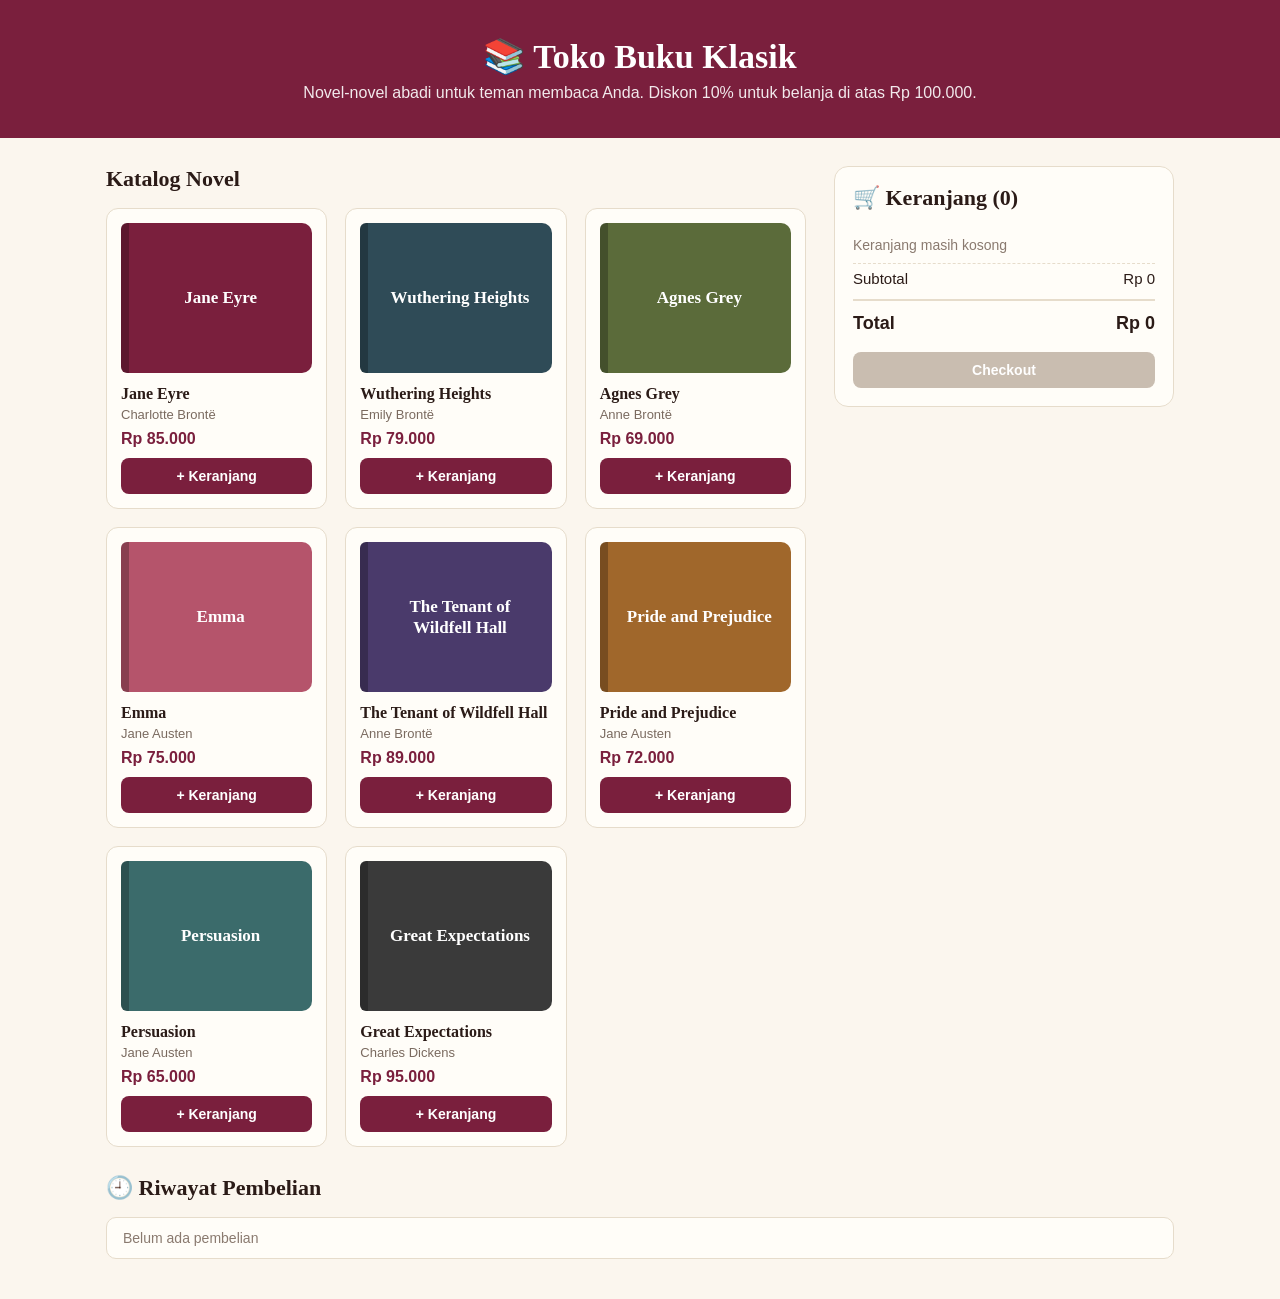
==== Pertemuan_9/Toko_buku/index.html @ d7a8685f "toko buku" ====
<!DOCTYPE html>
<html lang="id">
<head>
<meta charset="UTF-8">
<meta name="viewport" content="width=device-width, initial-scale=1">
<title>Toko Buku Klasik</title>
<link rel="stylesheet" href="CSS/style.css">
</head>
<body>

<header class="hero">
  <h1>📚 Toko Buku Klasik</h1>
  <p>Novel-novel abadi untuk teman membaca Anda. Diskon 10% untuk belanja di atas Rp 100.000.</p>
</header>

<main class="layout">
  <section>
    <h2>Katalog Novel</h2>
    <div id="katalog" class="katalog"></div>
  </section>

  <aside class="keranjang">
    <h2>🛒 Keranjang (<span id="cartCount">0</span>)</h2>
    <ul id="cartList"></ul>
    <div id="cartTotal"></div>
    <button type="button" id="btnCheckout" class="utama">Checkout</button>
  </aside>
</main>

<section class="riwayat">
  <h2>🕘 Riwayat Pembelian</h2>
  <ul id="riwayatList"></ul>
  <button type="button" id="btnHapusRiwayat" class="sekunder">Hapus Riwayat</button>
</section>

<!-- MODAL DATA PEMBELI (Latihan 3) -->
<div class="overlay" id="modal">
  <div class="kotak">
    <h3>Data Pembeli</h3>
    <p class="ringkas">Total bayar: <strong id="modalTotal"></strong></p>
    <form id="formPembeli" novalidate>
      <div class="grup">
        <label for="nama">Nama</label>
        <input type="text" id="nama" placeholder="Nama lengkap">
        <div class="error" id="errNama">Nama minimal 3 karakter</div>
      </div>
      <div class="grup">
        <label for="alamat">Alamat</label>
        <textarea id="alamat" rows="3" placeholder="Alamat pengiriman lengkap"></textarea>
        <div class="error" id="errAlamat">Alamat minimal 10 karakter</div>
      </div>
      <div class="grup">
        <label for="hp">No HP</label>
        <input type="text" id="hp" placeholder="Contoh: 081234567890">
        <div class="error" id="errHp">Nomor HP tidak valid (contoh: 081234567890)</div>
      </div>
      <div class="aksi">
        <button type="button" id="btnBatal" class="sekunder">Batal</button>
        <button type="submit" class="utama">Bayar Sekarang</button>
      </div>
    </form>
  </div>
</div>

<div id="toast"></div>

<!-- jQuery 3.7.1 harus dimuat SEBELUM script.js -->
<script src="https://code.jquery.com/jquery-3.7.1.min.js"></script>
<script src="JS/script.js"></script>
</body>
</html>
---- Pertemuan_9/Toko_buku/CSS/style.css ----
:root{
  --tinta:#2b1b17; --krem:#fbf6ee; --kertas:#fffdf8; --garis:#e6dccb;
  --burgundi:#7a1f3d; --burgundi-tua:#5a1530; --emas:#b8893b; --merah:#c0392b; --hijau:#2f7d4f;
}
*{box-sizing:border-box}
body{margin:0;font-family:Arial,Helvetica,sans-serif;background:var(--krem);color:var(--tinta)}
h1,h2,h3,.sampul span{font-family:Georgia,'Times New Roman',serif}
h2{margin:0 0 16px;font-size:22px}

/* Header */
.hero{background:var(--burgundi);color:#fff;text-align:center;padding:36px 16px}
.hero h1{margin:0 0 8px;font-size:34px}
.hero p{margin:0;opacity:.9}

/* Layout */
.layout{max-width:1100px;margin:28px auto;padding:0 16px;display:grid;
  grid-template-columns:1fr 340px;gap:28px;align-items:start}

/* Katalog */
.katalog{display:grid;grid-template-columns:repeat(auto-fill,minmax(180px,1fr));gap:18px}
.buku{background:var(--kertas);border:1px solid var(--garis);border-radius:12px;padding:14px;
  transition:transform .2s,box-shadow .2s}
.buku.naik{transform:translateY(-4px);box-shadow:0 10px 22px rgba(90,21,48,.18)}
.sampul{height:150px;border-radius:6px 10px 10px 6px;display:flex;align-items:center;justify-content:center;
  text-align:center;padding:12px;color:#fff;border-left:8px solid rgba(0,0,0,.25);margin-bottom:12px}
.sampul span{font-size:17px;font-weight:bold;line-height:1.25}
.buku h3{margin:0 0 4px;font-size:16px}
.penulis{margin:0 0 8px;font-size:13px;color:#7a6a5f}
.harga{margin:0 0 10px;font-weight:bold;color:var(--burgundi)}

/* Tombol */
button{cursor:pointer;font-family:inherit;border:none;border-radius:8px;font-size:14px;font-weight:bold;padding:10px 14px}
.tambah,.utama{background:var(--burgundi);color:#fff;width:100%}
.tambah:hover,.utama:hover{background:var(--burgundi-tua)}
.utama:disabled{background:#c9bdb0;cursor:not-allowed}
.sekunder{background:#efe6d8;color:var(--tinta)}
button:focus-visible,input:focus-visible,textarea:focus-visible{outline:3px solid var(--emas);outline-offset:2px}

/* Keranjang */
.keranjang{position:sticky;top:16px;background:var(--kertas);border:1px solid var(--garis);border-radius:14px;padding:18px}
#cartList,#riwayatList{list-style:none;margin:0;padding:0}
#cartList li{display:flex;justify-content:space-between;align-items:center;gap:8px;
  padding:10px 0;border-bottom:1px dashed var(--garis)}
#cartList small{display:block;color:#7a6a5f;margin-top:2px}
.qty{display:flex;align-items:center;gap:6px;flex-shrink:0}
.kecil{padding:4px 9px;background:#efe6d8;color:var(--tinta)}
.kecil.hapus{background:#f8dcd8;color:var(--merah)}
.kosong{color:#8a7a6f;padding:10px 0;font-size:14px}
.baris{display:flex;justify-content:space-between;padding:6px 0;font-size:15px}
.baris.diskon{color:var(--hijau)}
.baris.total{font-size:18px;font-weight:bold;border-top:2px solid var(--garis);margin-top:6px;padding-top:12px}
#btnCheckout{margin-top:12px}

/* Riwayat */
.riwayat{max-width:1100px;margin:0 auto 40px;padding:0 16px}
#riwayatList li{display:flex;justify-content:space-between;gap:12px;background:var(--kertas);
  border:1px solid var(--garis);border-radius:10px;padding:12px 16px;margin-bottom:8px;font-size:14px}
#btnHapusRiwayat{margin-top:6px}

/* Modal */
.overlay{display:none;position:fixed;inset:0;background:rgba(43,27,23,.55);z-index:10;overflow-y:auto}
.kotak{background:var(--kertas);max-width:440px;margin:8vh auto;padding:24px;border-radius:16px}
.kotak h3{margin:0 0 6px;font-size:22px}
.ringkas{margin:0 0 16px;color:#7a6a5f}
label{display:block;font-size:13px;font-weight:bold;margin-bottom:4px}
input,textarea{width:100%;padding:11px 14px;font-size:15px;font-family:inherit;color:var(--tinta);
  border:1.5px solid var(--garis);border-radius:10px;background:#fff}
input.salah,textarea.salah{border-color:var(--merah);background:#fff5f4}
.grup{margin-bottom:14px}
.error{display:none;color:var(--merah);font-size:12px;margin-top:4px}
.aksi{display:flex;gap:10px;margin-top:6px}
.aksi button{flex:1;width:auto}

/* Toast */
#toast{display:none;position:fixed;bottom:24px;left:50%;transform:translateX(-50%);z-index:20;
  background:var(--hijau);color:#fff;padding:14px 22px;border-radius:12px;max-width:90%}

@media (max-width:820px){.layout{grid-template-columns:1fr}.keranjang{position:static}}
@media (prefers-reduced-motion:reduce){*{transition:none!important}}
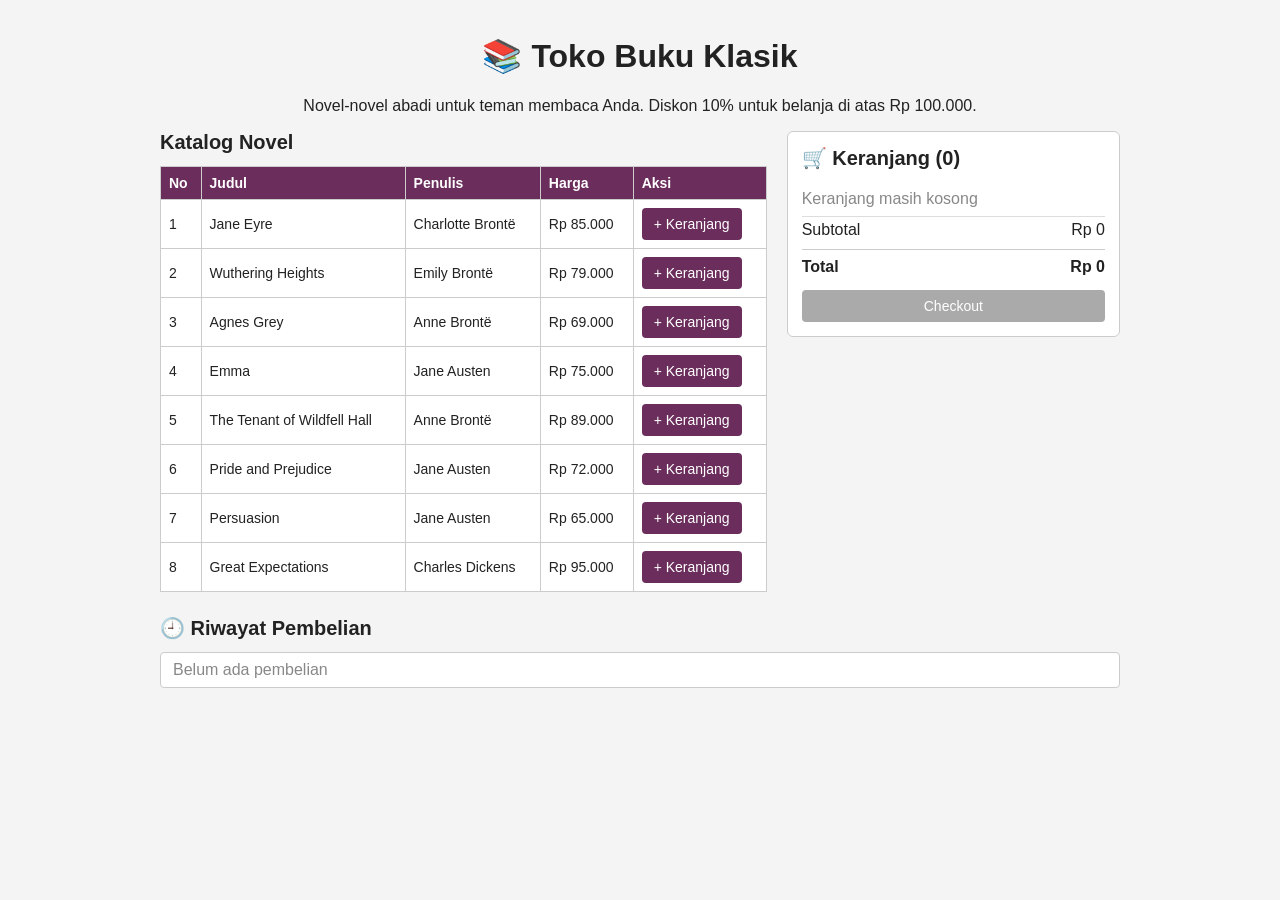
==== commit 16c3d04e: "toko buku baru" ====
--- a/Pertemuan_9/Toko_buku/index.html
+++ b/Pertemuan_9/Toko_buku/index.html
@@ -7,18 +7,20 @@
 <link rel="stylesheet" href="CSS/style.css">
 </head>
 <body>
-
-<header class="hero">
+<header class="header">
   <h1>📚 Toko Buku Klasik</h1>
   <p>Novel-novel abadi untuk teman membaca Anda. Diskon 10% untuk belanja di atas Rp 100.000.</p>
 </header>
-
 <main class="layout">
   <section>
     <h2>Katalog Novel</h2>
-    <div id="katalog" class="katalog"></div>
+    <table class="tabel">
+      <thead>
+        <tr><th>No</th><th>Judul</th><th>Penulis</th><th>Harga</th><th>Aksi</th></tr>
+      </thead>
+      <tbody id="katalog"></tbody>
+    </table>
   </section>
-
   <aside class="keranjang">
     <h2>🛒 Keranjang (<span id="cartCount">0</span>)</h2>
     <ul id="cartList"></ul>
@@ -26,13 +28,11 @@
     <button type="button" id="btnCheckout" class="utama">Checkout</button>
   </aside>
 </main>
-
 <section class="riwayat">
   <h2>🕘 Riwayat Pembelian</h2>
   <ul id="riwayatList"></ul>
   <button type="button" id="btnHapusRiwayat" class="sekunder">Hapus Riwayat</button>
 </section>
-
 <!-- MODAL DATA PEMBELI (Latihan 3) -->
 <div class="overlay" id="modal">
   <div class="kotak">
@@ -61,9 +61,7 @@
     </form>
   </div>
 </div>
-
 <div id="toast"></div>
-
 <!-- jQuery 3.7.1 harus dimuat SEBELUM script.js -->
 <script src="https://code.jquery.com/jquery-3.7.1.min.js"></script>
 <script src="JS/script.js"></script>
--- a/Pertemuan_9/Toko_buku/CSS/style.css
+++ b/Pertemuan_9/Toko_buku/CSS/style.css
@@ -1,79 +1,43 @@
-:root{
-  --tinta:#2b1b17; --krem:#fbf6ee; --kertas:#fffdf8; --garis:#e6dccb;
-  --burgundi:#7a1f3d; --burgundi-tua:#5a1530; --emas:#b8893b; --merah:#c0392b; --hijau:#2f7d4f;
-}
-*{box-sizing:border-box}
-body{margin:0;font-family:Arial,Helvetica,sans-serif;background:var(--krem);color:var(--tinta)}
-h1,h2,h3,.sampul span{font-family:Georgia,'Times New Roman',serif}
-h2{margin:0 0 16px;font-size:22px}
-
-/* Header */
-.hero{background:var(--burgundi);color:#fff;text-align:center;padding:36px 16px}
-.hero h1{margin:0 0 8px;font-size:34px}
-.hero p{margin:0;opacity:.9}
-
-/* Layout */
-.layout{max-width:1100px;margin:28px auto;padding:0 16px;display:grid;
-  grid-template-columns:1fr 340px;gap:28px;align-items:start}
-
-/* Katalog */
-.katalog{display:grid;grid-template-columns:repeat(auto-fill,minmax(180px,1fr));gap:18px}
-.buku{background:var(--kertas);border:1px solid var(--garis);border-radius:12px;padding:14px;
-  transition:transform .2s,box-shadow .2s}
-.buku.naik{transform:translateY(-4px);box-shadow:0 10px 22px rgba(90,21,48,.18)}
-.sampul{height:150px;border-radius:6px 10px 10px 6px;display:flex;align-items:center;justify-content:center;
-  text-align:center;padding:12px;color:#fff;border-left:8px solid rgba(0,0,0,.25);margin-bottom:12px}
-.sampul span{font-size:17px;font-weight:bold;line-height:1.25}
-.buku h3{margin:0 0 4px;font-size:16px}
-.penulis{margin:0 0 8px;font-size:13px;color:#7a6a5f}
-.harga{margin:0 0 10px;font-weight:bold;color:var(--burgundi)}
-
-/* Tombol */
-button{cursor:pointer;font-family:inherit;border:none;border-radius:8px;font-size:14px;font-weight:bold;padding:10px 14px}
-.tambah,.utama{background:var(--burgundi);color:#fff;width:100%}
-.tambah:hover,.utama:hover{background:var(--burgundi-tua)}
-.utama:disabled{background:#c9bdb0;cursor:not-allowed}
-.sekunder{background:#efe6d8;color:var(--tinta)}
-button:focus-visible,input:focus-visible,textarea:focus-visible{outline:3px solid var(--emas);outline-offset:2px}
-
+body{font-family:Arial,sans-serif;background:#f4f4f4;color:#222;max-width:960px;margin:0 auto;padding:16px}
+h1{text-align:center}
+h2{font-size:20px;margin:0 0 12px}
+button{cursor:pointer;padding:8px 12px;border:none;border-radius:4px;background:#6b2d5c;color:#fff;font-size:14px}
+button:hover{background:#4e1f43}
+button:disabled{background:#aaa;cursor:not-allowed}
+.sekunder{background:#888}
+.header p{text-align:center}
+/* Susunan: katalog kiri, keranjang kanan */
+.layout{display:flex;gap:20px;align-items:flex-start}
+.layout section{flex:2}
+.keranjang{flex:1;background:#fff;border:1px solid #ccc;padding:14px;border-radius:6px}
+/* Tabel katalog */
+.tabel{width:100%;border-collapse:collapse;background:#fff}
+.tabel th,.tabel td{border:1px solid #ccc;padding:8px;text-align:left;font-size:14px}
+.tabel th{background:#6b2d5c;color:#fff}
 /* Keranjang */
-.keranjang{position:sticky;top:16px;background:var(--kertas);border:1px solid var(--garis);border-radius:14px;padding:18px}
-#cartList,#riwayatList{list-style:none;margin:0;padding:0}
-#cartList li{display:flex;justify-content:space-between;align-items:center;gap:8px;
-  padding:10px 0;border-bottom:1px dashed var(--garis)}
-#cartList small{display:block;color:#7a6a5f;margin-top:2px}
-.qty{display:flex;align-items:center;gap:6px;flex-shrink:0}
-.kecil{padding:4px 9px;background:#efe6d8;color:var(--tinta)}
-.kecil.hapus{background:#f8dcd8;color:var(--merah)}
-.kosong{color:#8a7a6f;padding:10px 0;font-size:14px}
-.baris{display:flex;justify-content:space-between;padding:6px 0;font-size:15px}
-.baris.diskon{color:var(--hijau)}
-.baris.total{font-size:18px;font-weight:bold;border-top:2px solid var(--garis);margin-top:6px;padding-top:12px}
-#btnCheckout{margin-top:12px}
-
+ul{list-style:none;margin:0;padding:0}
+#cartList li{display:flex;justify-content:space-between;align-items:center;padding:8px 0;border-bottom:1px solid #ddd}
+#cartList small{display:block;color:#666}
+.kecil{padding:2px 8px}
+.kosong{color:#888}
+.baris{display:flex;justify-content:space-between;padding:4px 0}
+.diskon{color:green}
+.total{font-weight:bold;border-top:1px solid #ccc;margin-top:6px;padding-top:8px}
+#btnCheckout{width:100%;margin-top:10px}
 /* Riwayat */
-.riwayat{max-width:1100px;margin:0 auto 40px;padding:0 16px}
-#riwayatList li{display:flex;justify-content:space-between;gap:12px;background:var(--kertas);
-  border:1px solid var(--garis);border-radius:10px;padding:12px 16px;margin-bottom:8px;font-size:14px}
-#btnHapusRiwayat{margin-top:6px}
-
+.riwayat{margin-top:24px}
+#riwayatList li{display:flex;justify-content:space-between;background:#fff;border:1px solid #ccc;padding:8px 12px;margin-bottom:6px;border-radius:4px}
 /* Modal */
-.overlay{display:none;position:fixed;inset:0;background:rgba(43,27,23,.55);z-index:10;overflow-y:auto}
-.kotak{background:var(--kertas);max-width:440px;margin:8vh auto;padding:24px;border-radius:16px}
-.kotak h3{margin:0 0 6px;font-size:22px}
-.ringkas{margin:0 0 16px;color:#7a6a5f}
-label{display:block;font-size:13px;font-weight:bold;margin-bottom:4px}
-input,textarea{width:100%;padding:11px 14px;font-size:15px;font-family:inherit;color:var(--tinta);
-  border:1.5px solid var(--garis);border-radius:10px;background:#fff}
-input.salah,textarea.salah{border-color:var(--merah);background:#fff5f4}
-.grup{margin-bottom:14px}
-.error{display:none;color:var(--merah);font-size:12px;margin-top:4px}
-.aksi{display:flex;gap:10px;margin-top:6px}
-.aksi button{flex:1;width:auto}
-
-/* Toast */
-#toast{display:none;position:fixed;bottom:24px;left:50%;transform:translateX(-50%);z-index:20;
-  background:var(--hijau);color:#fff;padding:14px 22px;border-radius:12px;max-width:90%}
-
-@media (max-width:820px){.layout{grid-template-columns:1fr}.keranjang{position:static}}
-@media (prefers-reduced-motion:reduce){*{transition:none!important}}+.overlay{display:none;position:fixed;top:0;left:0;width:100%;height:100%;background:rgba(0,0,0,.5);overflow-y:auto}
+.kotak{background:#fff;max-width:400px;margin:60px auto;padding:20px;border-radius:6px}
+.kotak h3{margin-top:0}
+label{display:block;margin-bottom:4px;font-weight:bold;font-size:14px}
+input,textarea{width:100%;padding:8px;border:1px solid #aaa;border-radius:4px;font-family:inherit;font-size:14px;box-sizing:border-box}
+input.salah,textarea.salah{border-color:red}
+.grup{margin-bottom:12px}
+.error{display:none;color:red;font-size:12px;margin-top:3px}
+.aksi{display:flex;gap:8px}
+.aksi button{flex:1}
+/* Pesan sukses */
+#toast{display:none;position:fixed;bottom:20px;left:50%;transform:translateX(-50%);background:green;color:#fff;padding:12px 20px;border-radius:6px}
+@media (max-width:700px){.layout{flex-direction:column}.layout section,.keranjang{width:100%}}
